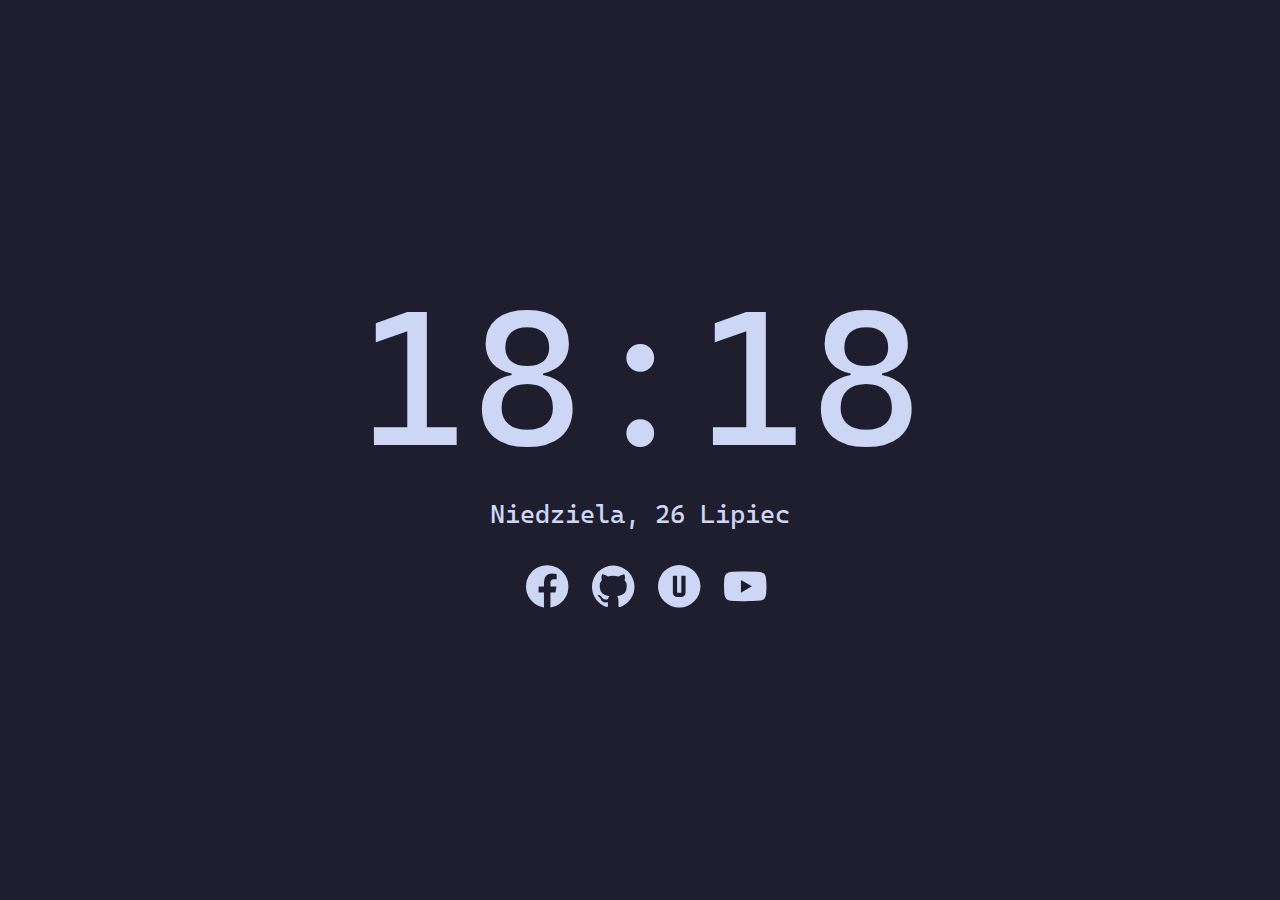
==== Browser/StartpageFirefox/CustomHomePage.html @ 25f25432 "firefox startpage+homepage update" ====
<html lang="pl">
<head>
    <meta charset="UTF-8">
    <meta name="viewport" content="width=device-width, initial-scale=1.0">
    <title>Strona Główna</title>
    <link rel="manifest" href="manifest.json" />
    <link rel="icon" type="image/x-icon" href="[data-uri]">
</head>
    <style type="text/css" media="screen">
        @font-face {
            font-family: CaskaydiaCoveNerdFont-Regular;
            src: url([data-uri]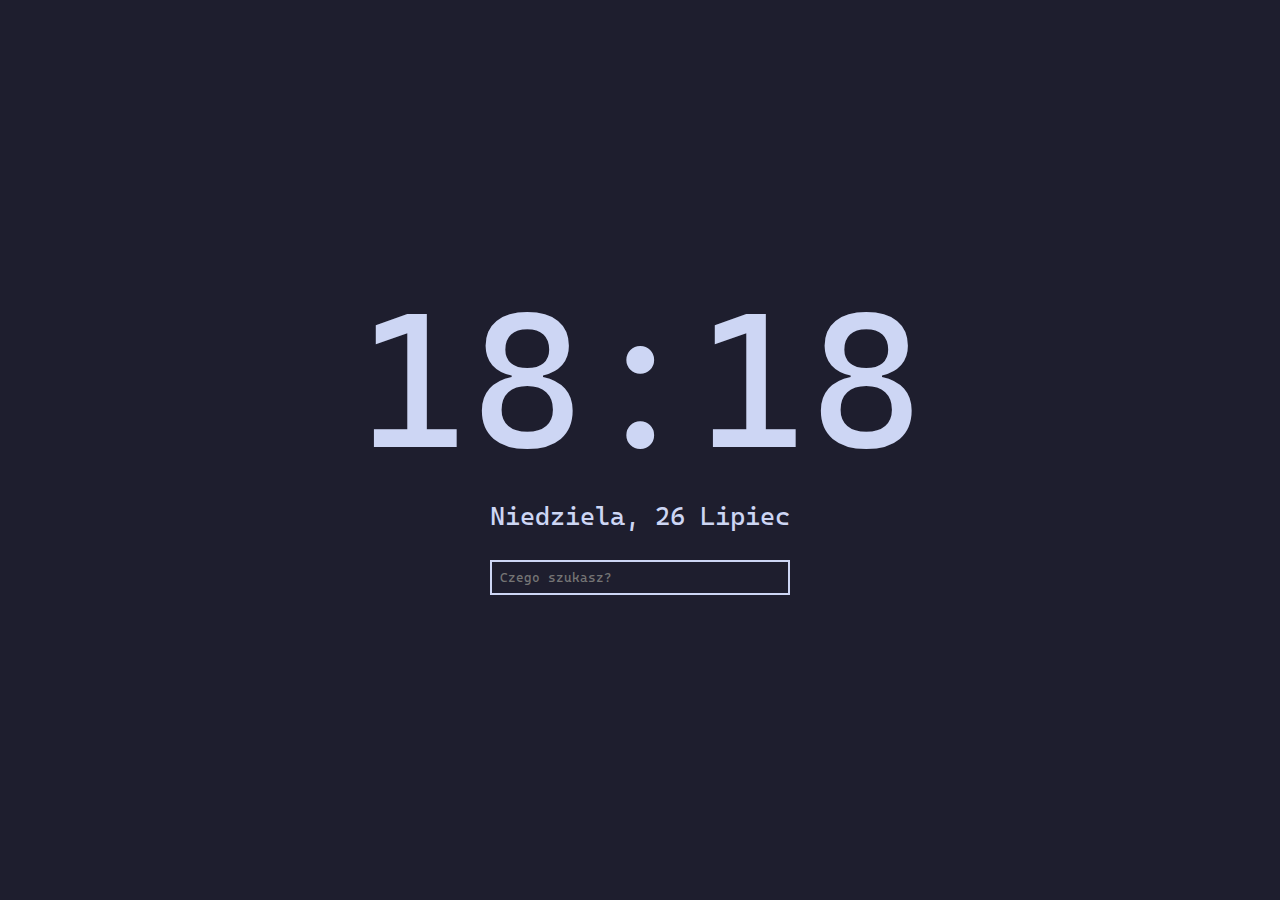
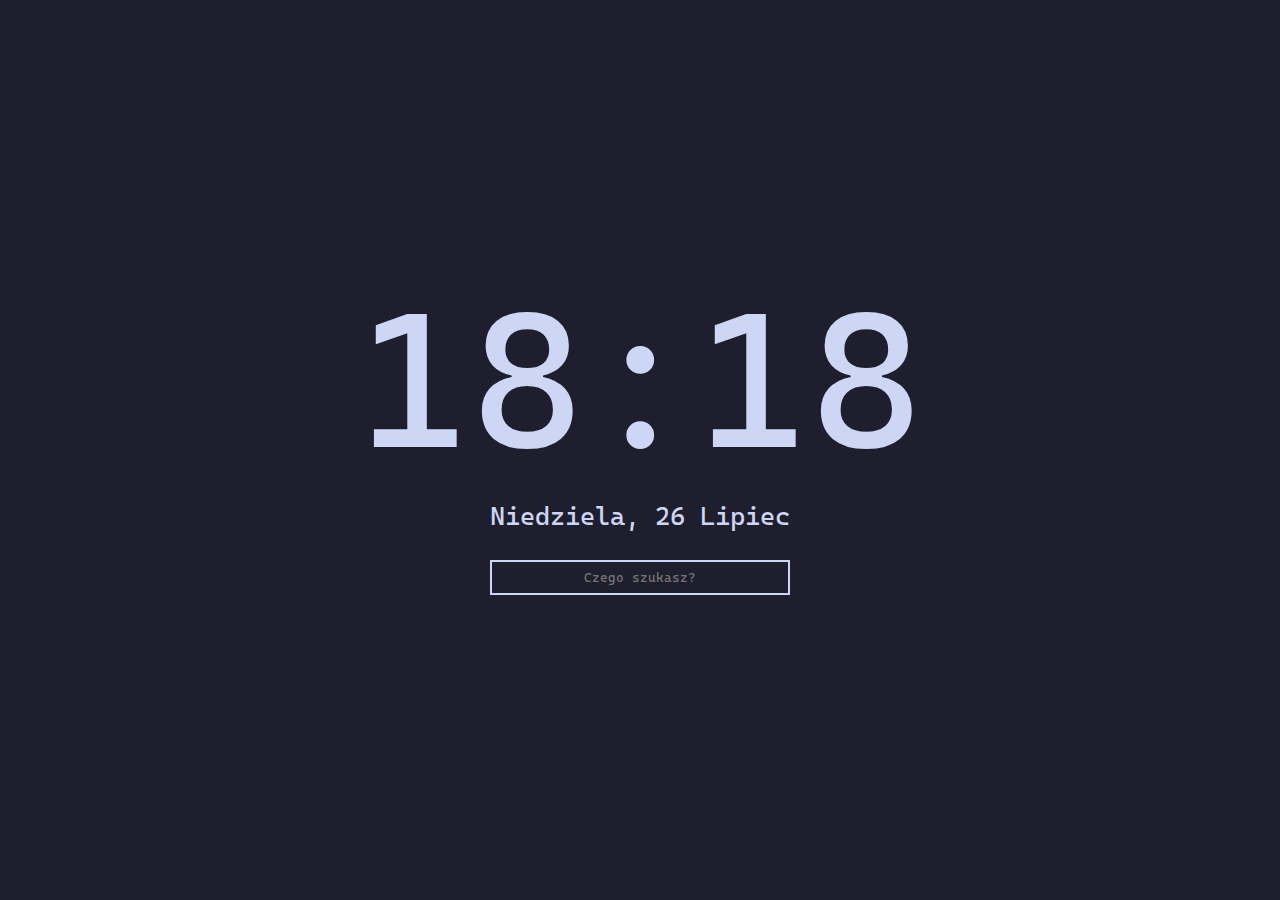
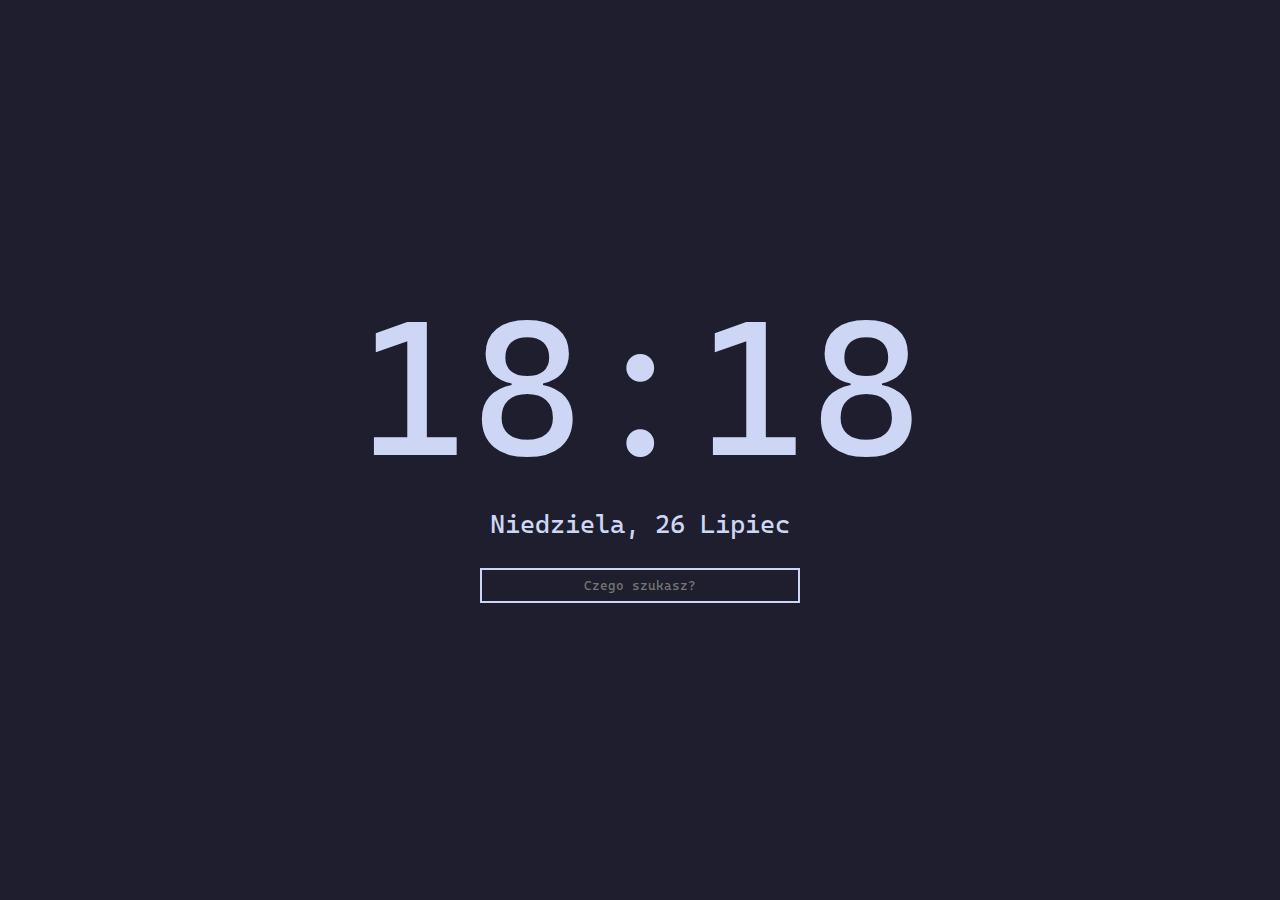
